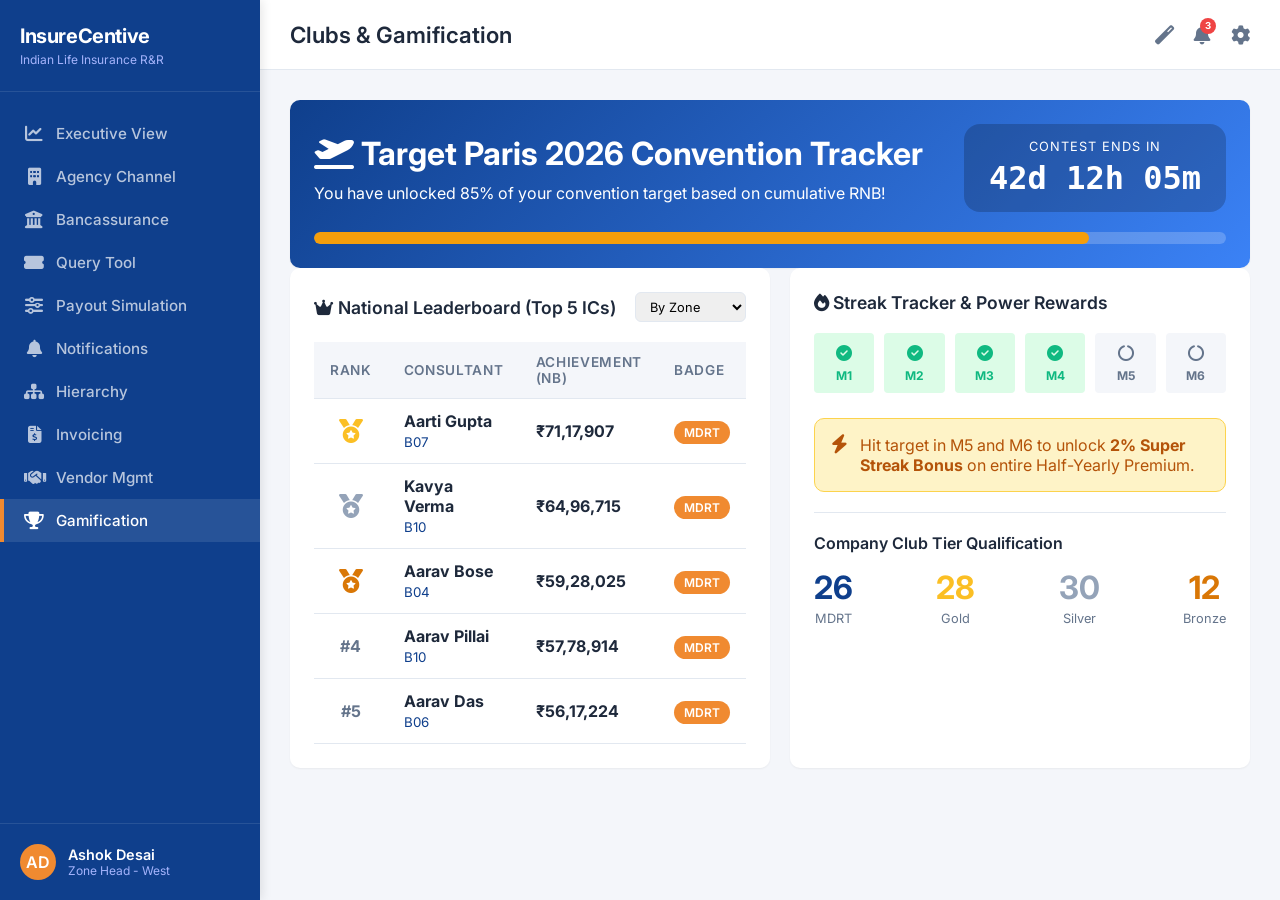
==== gamification.html @ bb75f539 "2nd March 2026 2nd March 2026" ====
<!DOCTYPE html>
<html lang="en">

<head>
    <meta charset="UTF-8">
    <meta name="viewport" content="width=device-width, initial-scale=1.0">
    <title>InsureCentive - Gamification</title>
    <link rel="stylesheet" href="css/style.css">
    <link rel="stylesheet" href="https://cdnjs.cloudflare.com/ajax/libs/font-awesome/6.4.0/css/all.min.css">
</head>

<body>

    <script src="js/mockData.js"></script>
    <script src="js/app.js"></script>
    <script>
        App.renderLayout('gamification');
        App.setPageTitle('Clubs & Gamification');

        const ics = App.getData('ic_platform_ics');

        // Sort ICs for Leaderboard
        const leaderboard = [...ics].sort((a, b) => b.nb_premium - a.nb_premium);

        // Calculate Club Progression
        const totals = { mdrt: 0, gold: 0, silver: 0, bronze: 0 };
        ics.forEach(ic => {
            if (ic.club_status === 'MDRT') totals.mdrt++;
            if (ic.club_status === 'Gold') totals.gold++;
            if (ic.club_status === 'Silver') totals.silver++;
            if (ic.club_status === 'Bronze') totals.bronze++;
        });

        const pageHTML = `
      <!-- Contest Banner & Countdown -->
      <div class="panel animate-slide-in" style="background: linear-gradient(135deg, var(--primary), #3b82f6); color: white; border: none;">
        <div style="display:flex; justify-content:space-between; align-items:center;">
          <div>
            <h2 style="font-size:2rem; margin-bottom:10px;"><i class="fas fa-plane-departure"></i> Target Paris 2026 Convention Tracker</h2>
            <p>You have unlocked 85% of your convention target based on cumulative RNB!</p>
          </div>
          <div style="text-align:center; background: rgba(0,0,0,0.2); padding: 15px 25px; border-radius:var(--radius-lg)">
            <p style="text-transform:uppercase; letter-spacing:1px; font-size:0.8rem; margin-bottom:5px;">Contest Ends In</p>
            <div style="font-size: 2rem; font-family: monospace; font-weight:bold" id="timer">42d 12h 05m</div>
          </div>
        </div>
        <div class="progress-bar-container" style="height:12px; border-radius:10px; margin-top:20px; background: rgba(255,255,255,0.2)">
          <div class="progress-bar" style="width: 85%; background-color: var(--warning); border-radius:10px;"></div>
        </div>
      </div>

      <div class="grid-2 animate-slide-in" style="animation-delay: 0.1s">
        <!-- Live Leaderboard -->
        <div class="panel">
          <div class="panel-header">
            <h3 class="panel-title"><i class="fas fa-crown"></i> National Leaderboard (Top 5 ICs)</h3>
            <select class="form-control" style="width:auto; height:30px; font-size:0.8rem; padding: 0 10px;">
              <option>By Zone</option>
              <option>By Channel</option>
            </select>
          </div>
          <table class="data-table">
            <thead>
              <tr>
                <th>Rank</th>
                <th>Consultant</th>
                <th>Achievement (NB)</th>
                <th>Badge</th>
              </tr>
            </thead>
            <tbody>
              ${leaderboard.slice(0, 5).map((ic, i) => {
            let badgeHTML = '';
            if (i === 0) badgeHTML = '<i class="fas fa-medal" style="color:#fbbf24; font-size:1.5rem"></i>'; // Gold
            else if (i === 1) badgeHTML = '<i class="fas fa-medal" style="color:#94a3b8; font-size:1.5rem"></i>'; // Silver
            else if (i === 2) badgeHTML = '<i class="fas fa-medal" style="color:#d97706; font-size:1.5rem"></i>'; // Bronze
            else badgeHTML = `<b style="color:var(--text-muted)">#${i + 1}</b>`;

            return `
                <tr>
                  <td style="text-align:center">${badgeHTML}</td>
                  <td><strong>${ic.name}</strong><br/><small style="color:var(--primary)">${ic.branch_id}</small></td>
                  <td style="font-weight:bold">${App.formatCurrency(ic.nb_premium)}</td>
                  <td><span class="status-badge" style="background:var(--accent); color:white">${ic.club_status}</span></td>
                </tr>
              `}).join('')}
            </tbody>
          </table>
        </div>

        <!-- Clubs and Streaks -->
        <div class="panel">
          <div class="panel-header">
            <h3 class="panel-title"><i class="fas fa-fire"></i> Streak Tracker & Power Rewards</h3>
          </div>
          
          <div style="display:flex; gap:10px; margin-bottom: 25px;">
            ${[...Array(6)].map((_, i) => `
              <div style="flex:1; text-align:center; padding:10px; border-radius:4px; ${i < 4 ? 'background:var(--success-bg); color:var(--success)' : 'background:var(--bg-app); color:var(--text-muted)'}">
                <i class="fas ${i < 4 ? 'fa-check-circle' : 'fa-circle-notch'}"></i>
                <div style="font-size:0.75rem; margin-top:5px; font-weight:bold">M${i + 1}</div>
              </div>
            `).join('')}
          </div>
          
          <div class="alert-box alert-warning">
            <i class="fas fa-bolt alert-icon"></i>
            <div>Hit target in M5 and M6 to unlock <strong>2% Super Streak Bonus</strong> on entire Half-Yearly Premium.</div>
          </div>

          <hr style="border: 0; border-top: 1px solid var(--border); margin: 20px 0;">

          <!-- Club Dashboard -->
          <h4 style="margin-bottom: 15px; font-weight:600">Company Club Tier Qualification</h4>
          <div style="display:flex; justify-content:space-between; text-align:center">
             <div><div style="font-size:2rem; font-weight:bold; color:var(--primary)">${totals.mdrt}</div><span style="font-size:0.8rem; color:var(--text-muted)">MDRT</span></div>
             <div><div style="font-size:2rem; font-weight:bold; color:#fbbf24">${totals.gold}</div><span style="font-size:0.8rem; color:var(--text-muted)">Gold</span></div>
             <div><div style="font-size:2rem; font-weight:bold; color:#94a3b8">${totals.silver}</div><span style="font-size:0.8rem; color:var(--text-muted)">Silver</span></div>
             <div><div style="font-size:2rem; font-weight:bold; color:#d97706">${totals.bronze}</div><span style="font-size:0.8rem; color:var(--text-muted)">Bronze</span></div>
          </div>
        </div>
      </div>
    `;

        App.setContent(pageHTML);

        // Mock Countdown Timer Script
        setInterval(() => {
            const el = document.getElementById('timer');
            if (el) {
                let parts = el.innerText.split(' ');
                let m = parseInt(parts[2]);
                m = (m - 1) < 0 ? 59 : m - 1;
                el.innerText = `42d 12h ${m.toString().padStart(2, '0')}m`;
            }
        }, 60000); // Ticks every minute visually

    </script>
</body>

</html>
---- css/style.css ----
/* 
  Incentive Compensation & R&R Platform 
  Enterprise Design System
*/

@import url('https://fonts.googleapis.com/css2?family=Inter:wght@300;400;500;600;700&display=swap');

:root {
  /* Core Colors */
  --primary: #0f3f8c; /* Deep Trust Blue */
  --primary-light: #205bc7;
  --secondary: #e6f0fa;
  --accent: #f08a30; /* Action Orange */
  
  /* Status Colors */
  --success: #10b981;
  --success-bg: #dcfce7;
  --warning: #f59e0b;
  --warning-bg: #fef3c7;
  --danger: #ef4444;
  --danger-bg: #fee2e2;
  --info: #3b82f6;
  --info-bg: #dbeafe;
  
  /* Text & Background */
  --bg-app: #f4f6fa;
  --bg-card: #ffffff;
  --text-main: #1e293b;
  --text-muted: #64748b;
  --border: #e2e8f0;
  
  /* Formatting */
  --radius-sm: 6px;
  --radius-md: 10px;
  --radius-lg: 16px;
  --shadow-sm: 0 1px 2px rgba(0,0,0,0.05);
  --shadow-md: 0 4px 6px -1px rgba(0,0,0,0.1), 0 2px 4px -1px rgba(0,0,0,0.06);
  --shadow-lg: 0 10px 15px -3px rgba(0,0,0,0.1), 0 4px 6px -2px rgba(0,0,0,0.05);
  
  /* Transitions */
  --transition: all 0.3s cubic-bezier(0.4, 0, 0.2, 1);
}

* {
  margin: 0;
  padding: 0;
  box-sizing: border-box;
  font-family: 'Inter', sans-serif;
}

body {
  background-color: var(--bg-app);
  color: var(--text-main);
  display: flex;
  height: 100vh;
  overflow: hidden;
}

/* ========================================= */
/* LAYOUT: Sidebar + Main Content            */
/* ========================================= */

.sidebar {
  width: 260px;
  background-color: var(--primary);
  color: #fff;
  display: flex;
  flex-direction: column;
  transition: var(--transition);
  box-shadow: 2px 0 10px rgba(0,0,0,0.1);
  z-index: 100;
}

.sidebar-header {
  padding: 24px 20px;
  border-bottom: 1px solid rgba(255,255,255,0.1);
}

.sidebar-header h2 {
  font-weight: 700;
  font-size: 1.25rem;
  letter-spacing: -0.02em;
}

.sidebar-header .subtitle {
  font-size: 0.75rem;
  color: #a5b4fc;
  margin-top: 4px;
}

.sidebar-nav {
  flex: 1;
  padding: 20px 0;
  overflow-y: auto;
}

.nav-item {
  display: flex;
  align-items: center;
  padding: 12px 20px;
  color: rgba(255,255,255,0.7);
  text-decoration: none;
  transition: var(--transition);
  font-size: 0.95rem;
  font-weight: 500;
  border-left: 4px solid transparent;
}

.nav-item i {
  margin-right: 12px;
  font-size: 1.1rem;
  width: 20px;
  text-align: center;
}

.nav-item:hover {
  background-color: rgba(255,255,255,0.05);
  color: #fff;
}

.nav-item.active {
  background-color: rgba(255,255,255,0.1);
  color: #fff;
  border-left-color: var(--accent);
}

.sidebar-footer {
  padding: 20px;
  border-top: 1px solid rgba(255,255,255,0.1);
  display: flex;
  align-items: center;
  gap: 12px;
}

.user-avatar {
  width: 36px;
  height: 36px;
  border-radius: 50%;
  background-color: var(--accent);
  display: flex;
  align-items: center;
  justify-content: center;
  font-weight: 600;
}

.user-info .user-name {
  font-size: 0.9rem;
  font-weight: 600;
}
.user-info .user-role {
  font-size: 0.75rem;
  color: #a5b4fc;
}

/* ========================================= */
/* MAIN CONTENT AREA                         */
/* ========================================= */

.main-content {
  flex: 1;
  display: flex;
  flex-direction: column;
  overflow: hidden;
}

.topbar {
  height: 70px;
  background-color: var(--bg-card);
  border-bottom: 1px solid var(--border);
  display: flex;
  align-items: center;
  justify-content: space-between;
  padding: 0 30px;
}

.page-title {
  font-size: 1.4rem;
  font-weight: 600;
}

.topbar-actions {
  display: flex;
  align-items: center;
  gap: 20px;
}

.action-btn {
  background: none;
  border: none;
  font-size: 1.2rem;
  color: var(--text-muted);
  cursor: pointer;
  position: relative;
  transition: var(--transition);
}

.action-btn:hover {
  color: var(--primary);
}

.badge {
  position: absolute;
  top: -5px;
  right: -5px;
  background-color: var(--danger);
  color: white;
  width: 16px;
  height: 16px;
  border-radius: 50%;
  font-size: 0.6rem;
  display: flex;
  align-items: center;
  justify-content: center;
  font-weight: bold;
}

.content-wrapper {
  flex: 1;
  padding: 30px;
  overflow-y: auto;
}

/* ========================================= */
/* COMPONENTS                                */
/* ========================================= */

/* Grid Layouts */
.grid-cards {
  display: grid;
  grid-template-columns: repeat(auto-fit, minmax(240px, 1fr));
  gap: 20px;
  margin-bottom: 30px;
}

.grid-2 {
  display: grid;
  grid-template-columns: 1fr 1fr;
  gap: 20px;
  margin-bottom: 30px;
}
.grid-3 {
  display: grid;
  grid-template-columns: 1fr 1fr 1fr;
  gap: 20px;
  margin-bottom: 30px;
}

/* Metric Cards */
.metric-card {
  background-color: var(--bg-card);
  border-radius: var(--radius-md);
  padding: 20px;
  box-shadow: var(--shadow-sm);
  display: flex;
  flex-direction: column;
  transition: var(--transition);
  position: relative;
  overflow: hidden;
}

.metric-card:hover {
  box-shadow: var(--shadow-md);
  transform: translateY(-2px);
}

.metric-card::before {
  content: "";
  position: absolute;
  top: 0;
  left: 0;
  width: 4px;
  height: 100%;
  background-color: var(--primary);
}

.metric-title {
  font-size: 0.85rem;
  color: var(--text-muted);
  font-weight: 500;
  text-transform: uppercase;
  letter-spacing: 0.05em;
  margin-bottom: 8px;
}

.metric-value {
  font-size: 1.8rem;
  font-weight: 700;
  color: var(--text-main);
  margin-bottom: 8px;
}

.metric-trend {
  font-size: 0.85rem;
  display: flex;
  align-items: center;
  gap: 4px;
}

.trend-up { color: var(--success); }
.trend-down { color: var(--danger); }

/* Panels / Charts */
.panel {
  background-color: var(--bg-card);
  border-radius: var(--radius-md);
  padding: 24px;
  box-shadow: var(--shadow-sm);
}

.panel-header {
  display: flex;
  justify-content: space-between;
  align-items: center;
  margin-bottom: 20px;
}

.panel-title {
  font-size: 1.1rem;
  font-weight: 600;
}

.chart-container {
  position: relative;
  height: 300px;
  width: 100%;
}

/* Data Tables */
.table-responsive {
  width: 100%;
  overflow-x: auto;
}

.data-table {
  width: 100%;
  border-collapse: collapse;
}

.data-table th, .data-table td {
  padding: 12px 16px;
  text-align: left;
  border-bottom: 1px solid var(--border);
}

.data-table th {
  background-color: var(--bg-app);
  color: var(--text-muted);
  font-weight: 600;
  font-size: 0.85rem;
  text-transform: uppercase;
  letter-spacing: 0.05em;
}

.data-table tbody tr:hover {
  background-color: var(--bg-app);
}

/* Status Badges */
.status-badge {
  padding: 4px 10px;
  border-radius: 20px;
  font-size: 0.75rem;
  font-weight: 600;
}
.status-success { background-color: var(--success-bg); color: var(--success); }
.status-warning { background-color: var(--warning-bg); color: var(--warning); }
.status-danger { background-color: var(--danger-bg); color: var(--danger); }
.status-info { background-color: var(--info-bg); color: var(--info); }

/* Persistency Heatmap Colors */
.heat-high { background-color: #059669; color: white; }
.heat-mid { background-color: #fbbf24; color: black; }
.heat-low { background-color: #dc2626; color: white; }
.heat-cell {
  padding: 8px;
  border-radius: 4px;
  text-align: center;
  font-weight: 600;
}

/* Buttons */
.btn {
  padding: 8px 16px;
  border-radius: var(--radius-sm);
  font-weight: 500;
  font-size: 0.9rem;
  cursor: pointer;
  transition: var(--transition);
  border: none;
  display: inline-flex;
  align-items: center;
  gap: 8px;
}

.btn-primary {
  background-color: var(--primary);
  color: white;
}
.btn-primary:hover {
  background-color: var(--primary-light);
}

.btn-outline {
  background-color: transparent;
  border: 1px solid var(--border);
  color: var(--text-main);
}
.btn-outline:hover {
  background-color: var(--bg-app);
}

/* Forms */
.form-group {
  margin-bottom: 16px;
}

.form-label {
  display: block;
  font-size: 0.85rem;
  font-weight: 500;
  margin-bottom: 8px;
  color: var(--text-muted);
}

.form-control {
  width: 100%;
  padding: 10px 12px;
  border: 1px solid var(--border);
  border-radius: var(--radius-sm);
  font-size: 0.95rem;
  transition: var(--transition);
}

.form-control:focus {
  outline: none;
  border-color: var(--primary);
  box-shadow: 0 0 0 3px rgba(15, 63, 140, 0.1);
}

/* Modals */
.modal-overlay {
  position: fixed;
  top: 0;
  left: 0;
  width: 100%;
  height: 100%;
  background-color: rgba(0,0,0,0.5);
  display: flex;
  align-items: center;
  justify-content: center;
  z-index: 1000;
  opacity: 0;
  pointer-events: none;
  transition: var(--transition);
  backdrop-filter: blur(4px);
}

.modal-overlay.active {
  opacity: 1;
  pointer-events: auto;
}

.modal-box {
  background-color: var(--bg-card);
  width: 500px;
  max-width: 90%;
  border-radius: var(--radius-md);
  box-shadow: var(--shadow-lg);
  transform: translateY(20px);
  transition: var(--transition);
}

.modal-overlay.active .modal-box {
  transform: translateY(0);
}

.modal-header {
  padding: 20px;
  border-bottom: 1px solid var(--border);
  display: flex;
  justify-content: space-between;
  align-items: center;
}

.modal-header h3 {
  font-size: 1.2rem;
  font-weight: 600;
}

.close-modal {
  background: none;
  border: none;
  font-size: 1.5rem;
  color: var(--text-muted);
  cursor: pointer;
}

.modal-body {
  padding: 20px;
}

.modal-footer {
  padding: 20px;
  border-top: 1px solid var(--border);
  display: flex;
  justify-content: flex-end;
  gap: 12px;
}

/* Alerts / Insights */
.alert-box {
  padding: 16px;
  border-radius: var(--radius-md);
  margin-bottom: 20px;
  display: flex;
  align-items: flex-start;
  gap: 12px;
}

.alert-icon {
  font-size: 1.2rem;
}

.alert-warning {
  background-color: var(--warning-bg);
  color: #b45309;
  border: 1px solid #fcd34d;
}

.alert-warning .alert-icon { color: #b45309; }

.alert-info {
  background-color: var(--info-bg);
  color: #1e40af;
  border: 1px solid #bfdbfe;
}

.progress-bar-container {
  width: 100%;
  height: 8px;
  background-color: var(--bg-app);
  border-radius: 4px;
  overflow: hidden;
  margin-top: 10px;
}

.progress-bar {
  height: 100%;
  border-radius: 4px;
  transition: width 1s ease-in-out;
}

/* Animations */
@keyframes slideIn {
  from { opacity: 0; transform: translateY(10px); }
  to { opacity: 1; transform: translateY(0); }
}

.animate-slide-in {
  animation: slideIn 0.4s ease-out forwards;
}
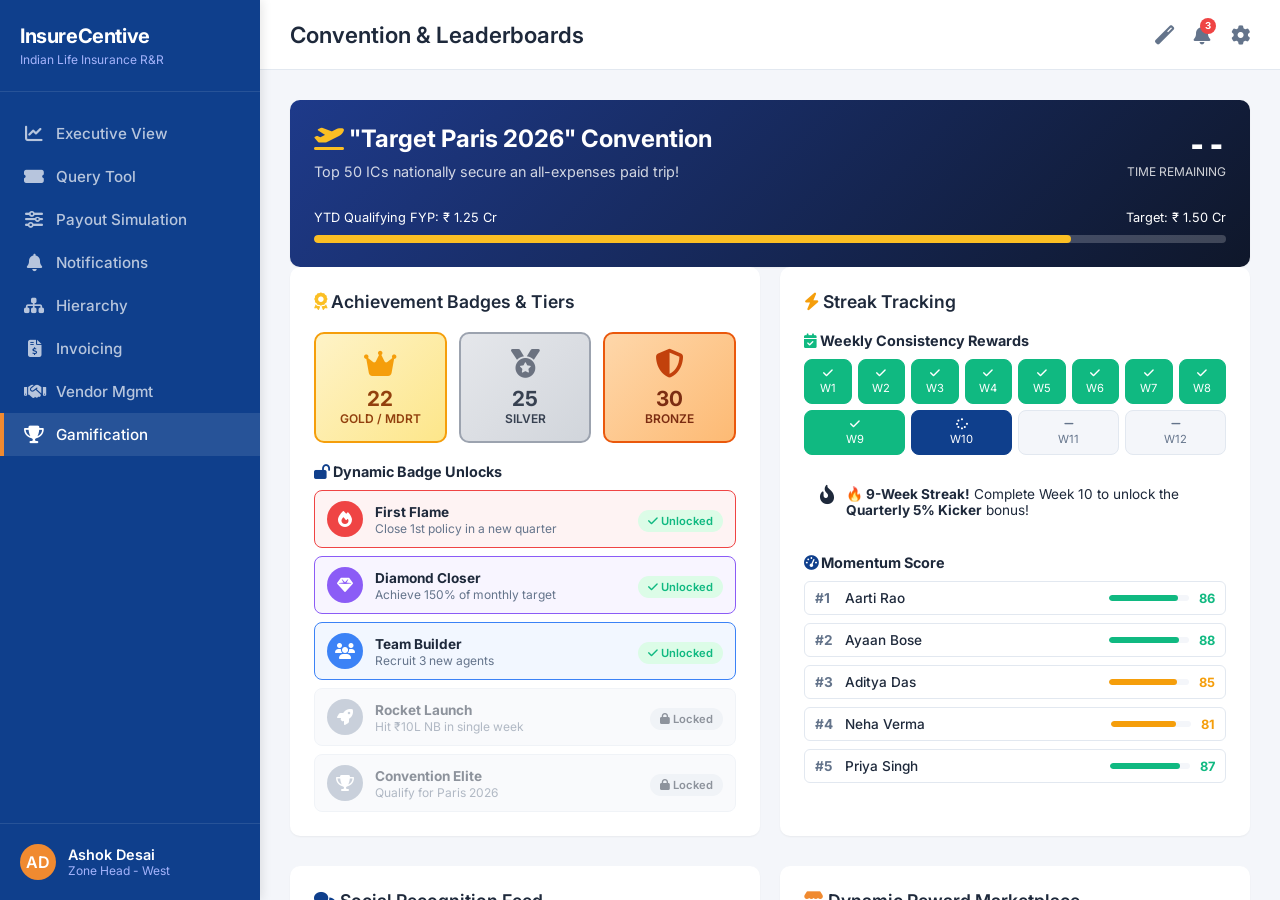
==== commit 92f3c5bb: "4th March 2026 4th March 2026" ====
--- a/gamification.html
+++ b/gamification.html
@@ -2,140 +2,270 @@
 <html lang="en">
 
 <head>
-    <meta charset="UTF-8">
-    <meta name="viewport" content="width=device-width, initial-scale=1.0">
-    <title>InsureCentive - Gamification</title>
-    <link rel="stylesheet" href="css/style.css">
-    <link rel="stylesheet" href="https://cdnjs.cloudflare.com/ajax/libs/font-awesome/6.4.0/css/all.min.css">
+  <meta charset="UTF-8">
+  <meta name="viewport" content="width=device-width, initial-scale=1.0">
+  <title>InsureCentive - Gamification</title>
+  <link rel="stylesheet" href="css/style.css">
+  <link rel="stylesheet" href="https://cdnjs.cloudflare.com/ajax/libs/font-awesome/6.4.0/css/all.min.css">
 </head>
 
 <body>
 
-    <script src="js/mockData.js"></script>
-    <script src="js/app.js"></script>
-    <script>
-        App.renderLayout('gamification');
-        App.setPageTitle('Clubs & Gamification');
-
-        const ics = App.getData('ic_platform_ics');
-
-        // Sort ICs for Leaderboard
-        const leaderboard = [...ics].sort((a, b) => b.nb_premium - a.nb_premium);
-
-        // Calculate Club Progression
-        const totals = { mdrt: 0, gold: 0, silver: 0, bronze: 0 };
-        ics.forEach(ic => {
-            if (ic.club_status === 'MDRT') totals.mdrt++;
-            if (ic.club_status === 'Gold') totals.gold++;
-            if (ic.club_status === 'Silver') totals.silver++;
-            if (ic.club_status === 'Bronze') totals.bronze++;
-        });
-
-        const pageHTML = `
-      <!-- Contest Banner & Countdown -->
-      <div class="panel animate-slide-in" style="background: linear-gradient(135deg, var(--primary), #3b82f6); color: white; border: none;">
-        <div style="display:flex; justify-content:space-between; align-items:center;">
-          <div>
-            <h2 style="font-size:2rem; margin-bottom:10px;"><i class="fas fa-plane-departure"></i> Target Paris 2026 Convention Tracker</h2>
-            <p>You have unlocked 85% of your convention target based on cumulative RNB!</p>
-          </div>
-          <div style="text-align:center; background: rgba(0,0,0,0.2); padding: 15px 25px; border-radius:var(--radius-lg)">
-            <p style="text-transform:uppercase; letter-spacing:1px; font-size:0.8rem; margin-bottom:5px;">Contest Ends In</p>
-            <div style="font-size: 2rem; font-family: monospace; font-weight:bold" id="timer">42d 12h 05m</div>
-          </div>
-        </div>
-        <div class="progress-bar-container" style="height:12px; border-radius:10px; margin-top:20px; background: rgba(255,255,255,0.2)">
-          <div class="progress-bar" style="width: 85%; background-color: var(--warning); border-radius:10px;"></div>
-        </div>
-      </div>
-
-      <div class="grid-2 animate-slide-in" style="animation-delay: 0.1s">
-        <!-- Live Leaderboard -->
-        <div class="panel">
-          <div class="panel-header">
-            <h3 class="panel-title"><i class="fas fa-crown"></i> National Leaderboard (Top 5 ICs)</h3>
-            <select class="form-control" style="width:auto; height:30px; font-size:0.8rem; padding: 0 10px;">
-              <option>By Zone</option>
-              <option>By Channel</option>
+  <script src="js/mockData.js"></script>
+  <script src="js/app.js"></script>
+  <script>
+    App.renderLayout('gamification');
+    App.setPageTitle('Convention & Leaderboards');
+
+    const ics = JSON.parse(localStorage.getItem('ic_platform_ics'));
+    const sorted = [...ics].sort((a, b) => b.nb_premium - a.nb_premium);
+
+    // Badge data
+    const badges = [
+      { icon: 'fa-fire', name: 'First Flame', desc: 'Close 1st policy in a new quarter', unlocked: true, color: '#ef4444' },
+      { icon: 'fa-gem', name: 'Diamond Closer', desc: 'Achieve 150% of monthly target', unlocked: true, color: '#8b5cf6' },
+      { icon: 'fa-users', name: 'Team Builder', desc: 'Recruit 3 new agents', unlocked: true, color: '#3b82f6' },
+      { icon: 'fa-rocket', name: 'Rocket Launch', desc: 'Hit ₹10L NB in single week', unlocked: false, color: '#f59e0b' },
+      { icon: 'fa-trophy', name: 'Convention Elite', desc: 'Qualify for Paris 2026', unlocked: false, color: '#10b981' }
+    ];
+
+    // Reward catalog
+    const rewards = [
+      { name: 'Amazon Gift Card ₹500', pts: 1000, icon: 'fa-gift', color: '#f59e0b', stock: 'In Stock' },
+      { name: 'Spa & Wellness Voucher', pts: 2500, icon: 'fa-spa', color: '#ec4899', stock: 'In Stock' },
+      { name: 'Weekend Getaway (Lonavala)', pts: 5000, icon: 'fa-umbrella-beach', color: '#06b6d4', stock: '3 Left' },
+      { name: 'Apple AirPods Pro', pts: 8000, icon: 'fa-headphones', color: '#6366f1', stock: 'In Stock' },
+      { name: 'Gold Coin (2g, 24K)', pts: 10000, icon: 'fa-coins', color: '#f59e0b', stock: '5 Left' },
+      { name: 'Smartwatch (Noise/boAt)', pts: 6000, icon: 'fa-clock', color: '#10b981', stock: 'In Stock' },
+      { name: 'Family Dinner Voucher (Taj)', pts: 3500, icon: 'fa-utensils', color: '#ef4444', stock: 'In Stock' }
+    ];
+
+    const userPoints = 12450;
+
+    // Weekly streak data
+    const weeks = ['W1', 'W2', 'W3', 'W4', 'W5', 'W6', 'W7', 'W8', 'W9', 'W10', 'W11', 'W12'];
+
+    // Social feed
+    const feed = [
+      { from: 'System', avatar: '🏆', msg: '<strong>' + (sorted[0]?.name || 'Amit') + '</strong> just hit <strong>₹25L NB</strong> this quarter! Convention-qualifying pace! 🎯', time: '2 hrs ago', type: 'achievement' },
+      { from: sorted[2]?.name || 'Riya', avatar: '👏', msg: 'Huge shoutout to <strong>' + (sorted[1]?.name || 'Priya') + '</strong> for mentoring new joiners. True team player! 💪', time: '5 hrs ago', type: 'peer' },
+      { from: 'System', avatar: '🔥', msg: '<strong>' + (sorted[3]?.name || 'Vikram') + '</strong> unlocked <strong>Diamond Closer</strong> badge — 150% target! 💎', time: '1 day ago', type: 'achievement' },
+      { from: sorted[4]?.name || 'Sneha', avatar: '🌟', msg: 'Congratulations <strong>' + (sorted[0]?.name || 'Amit') + '</strong> on your 10-week streak! Inspiring! 🚀', time: '1 day ago', type: 'peer' },
+      { from: 'System', avatar: '🎖️', msg: '<strong>Mumbai West Branch</strong> crossed ₹1Cr collective FYP — fastest this FY!', time: '2 days ago', type: 'achievement' },
+      { from: sorted[1]?.name || 'Priya', avatar: '❤️', msg: 'Thank you <strong>' + (sorted[5]?.name || 'Arjun') + '</strong> for covering my meetings last week. Rockstar! 🙌', time: '3 days ago', type: 'peer' }
+    ];
+
+    // Build page
+    let pageHTML = '';
+
+    // Convention Tracker
+    pageHTML += `
+        <div class="panel animate-slide-in" style="background: linear-gradient(135deg, #1e3a8a, #0f172a); color: white; border: none;">
+          <div style="display:flex; justify-content:space-between; align-items:center;">
+            <div>
+              <h2 style="margin:0 0 10px; font-size: 1.5rem"><i class="fas fa-plane-departure" style="color:#fbbf24"></i> "Target Paris 2026" Convention</h2>
+              <p style="margin:0; opacity:0.8; font-size: 0.9rem">Top 50 ICs nationally secure an all-expenses paid trip!</p>
+            </div>
+            <div style="text-align:right">
+              <div style="font-size: 2rem; font-weight:800; font-family:monospace" id="countdown">--</div>
+              <div style="font-size: 0.75rem; text-transform:uppercase; opacity:0.8">Time Remaining</div>
+            </div>
+          </div>
+          <div style="margin-top: 30px;">
+            <div style="display:flex; justify-content:space-between; margin-bottom: 5px; font-size: 0.8rem">
+              <span>YTD Qualifying FYP: ₹ 1.25 Cr</span><span>Target: ₹ 1.50 Cr</span>
+            </div>
+            <div class="progress-bar-container" style="background: rgba(255,255,255,0.2);">
+              <div class="progress-bar" style="width: 83%; background: #fbbf24;"></div>
+            </div>
+          </div>
+        </div>`;
+
+    // ROW 1: Achievement Badges + Streak Tracking
+    pageHTML += `<div class="grid-2 animate-slide-in" style="animation-delay: 0.1s">`;
+
+    // 1. Achievement Badges & Tiers
+    let badgesHTML = badges.map(b => `
+          <div style="display:flex; align-items:center; gap:12px; padding:10px 12px; border-radius:8px; border:1px solid ${b.unlocked ? b.color : 'var(--border)'}; background:${b.unlocked ? b.color + '10' : 'var(--bg-app)'}; ${!b.unlocked ? 'opacity:0.5;' : ''}">
+            <div style="width:36px; height:36px; border-radius:50%; background:${b.unlocked ? b.color : '#94a3b8'}; color:white; display:flex; align-items:center; justify-content:center; flex-shrink:0;">
+              <i class="fas ${b.icon}"></i>
+            </div>
+            <div style="flex:1;">
+              <strong style="font-size:0.85rem;">${b.name}</strong>
+              <div style="font-size:0.75rem; color:var(--text-muted);">${b.desc}</div>
+            </div>
+            <div>
+              ${b.unlocked ? '<span class="status-badge status-success" style="font-size:0.7rem"><i class="fas fa-check"></i> Unlocked</span>' : '<span class="status-badge" style="background:#e2e8f0; font-size:0.7rem"><i class="fas fa-lock"></i> Locked</span>'}
+            </div>
+          </div>`).join('');
+
+    const mdrtCount = ics.filter(i => i.club_status === 'MDRT').length;
+    const silverCount = ics.filter(i => i.club_status === 'Silver').length;
+    const goldCount = ics.filter(i => i.club_status === 'Gold').length;
+
+    pageHTML += `
+        <div class="panel">
+          <div class="panel-header"><h3 class="panel-title"><i class="fas fa-award" style="color:#fbbf24"></i> Achievement Badges & Tiers</h3></div>
+          <div style="display: flex; gap: 12px; margin-bottom: 20px;">
+            <div style="flex:1; text-align:center; padding:15px; border-radius:10px; background: linear-gradient(135deg, #fef3c7, #fde68a); border: 2px solid #f59e0b;">
+              <i class="fas fa-crown" style="font-size: 1.8rem; color: #f59e0b; margin-bottom: 8px; display:block;"></i>
+              <div style="font-size:1.3rem; font-weight:bold; color:#92400e;">${mdrtCount}</div>
+              <div style="font-size:0.75rem; color:#92400e; font-weight:600;">GOLD / MDRT</div>
+            </div>
+            <div style="flex:1; text-align:center; padding:15px; border-radius:10px; background: linear-gradient(135deg, #e5e7eb, #d1d5db); border: 2px solid #9ca3af;">
+              <i class="fas fa-medal" style="font-size: 1.8rem; color: #6b7280; margin-bottom: 8px; display:block;"></i>
+              <div style="font-size:1.3rem; font-weight:bold; color:#374151;">${silverCount}</div>
+              <div style="font-size:0.75rem; color:#374151; font-weight:600;">SILVER</div>
+            </div>
+            <div style="flex:1; text-align:center; padding:15px; border-radius:10px; background: linear-gradient(135deg, #fed7aa, #fdba74); border: 2px solid #ea580c;">
+              <i class="fas fa-shield-alt" style="font-size: 1.8rem; color: #c2410c; margin-bottom: 8px; display:block;"></i>
+              <div style="font-size:1.3rem; font-weight:bold; color:#7c2d12;">${goldCount}</div>
+              <div style="font-size:0.75rem; color:#7c2d12; font-weight:600;">BRONZE</div>
+            </div>
+          </div>
+          <h4 style="font-size:0.9rem; margin-bottom:10px;"><i class="fas fa-lock-open" style="color:var(--primary)"></i> Dynamic Badge Unlocks</h4>
+          <div style="display:flex; flex-direction:column; gap:8px;">${badgesHTML}</div>
+        </div>`;
+
+    // 2. Streak Tracking
+    let weeksHTML = weeks.map((w, i) => {
+      const hit = i < 9;
+      const current = i === 9;
+      return `<div style="flex:1; min-width:45px; text-align:center; padding:8px 4px; border-radius:8px; background:${current ? 'var(--primary)' : hit ? 'var(--success)' : 'var(--bg-app)'}; color:${hit || current ? 'white' : 'var(--text-muted)'}; border:1px solid ${current ? 'var(--primary)' : hit ? 'var(--success)' : 'var(--border)'}; font-size:0.7rem;">
+            <i class="fas ${current ? 'fa-spinner fa-spin' : hit ? 'fa-check' : 'fa-minus'}" style="display:block; margin-bottom:2px;"></i>${w}</div>`;
+    }).join('');
+
+    let momentumHTML = sorted.slice(0, 5).map((ic, idx) => {
+      const m = Math.min(100, Math.round(50 + (ic.nb_premium / 300000) + Math.random() * 20));
+      const mColor = m > 85 ? 'var(--success)' : m > 70 ? 'var(--warning)' : 'var(--danger)';
+      return `<div style="display:flex; align-items:center; gap:10px; padding:8px 10px; border:1px solid var(--border); border-radius:6px; font-size:0.85rem;">
+            <span style="width:20px; font-weight:bold; color:var(--text-muted);">#${idx + 1}</span>
+            <span style="flex:1; font-weight:500;">${ic.name}</span>
+            <div class="progress-bar-container" style="width:80px; margin:0; height:6px;"><div class="progress-bar" style="width:${m}%; background:${mColor};"></div></div>
+            <span style="font-weight:bold; font-size:0.8rem; color:${mColor};">${m}</span>
+          </div>`;
+    }).join('');
+
+    pageHTML += `
+        <div class="panel">
+          <div class="panel-header"><h3 class="panel-title"><i class="fas fa-bolt" style="color:#f59e0b"></i> Streak Tracking</h3></div>
+          <h4 style="font-size:0.9rem; margin-bottom:10px;"><i class="fas fa-calendar-check" style="color:var(--success)"></i> Weekly Consistency Rewards</h4>
+          <div style="display:flex; gap:6px; margin-bottom:15px; flex-wrap:wrap;">${weeksHTML}</div>
+          <div class="alert-box alert-success" style="margin-bottom:20px;">
+            <i class="fas fa-fire-alt alert-icon"></i>
+            <div style="font-size:0.85rem;"><strong>🔥 9-Week Streak!</strong> Complete Week 10 to unlock the <strong>Quarterly 5% Kicker</strong> bonus!</div>
+          </div>
+          <h4 style="font-size:0.9rem; margin-bottom:10px;"><i class="fas fa-tachometer-alt" style="color:var(--primary)"></i> Momentum Score</h4>
+          <div style="display:flex; flex-direction:column; gap:8px;">${momentumHTML}</div>
+        </div>`;
+
+    pageHTML += `</div>`; // close grid-2
+
+    // ROW 2: Social Recognition + Reward Marketplace
+    pageHTML += `<div class="grid-2 animate-slide-in" style="animation-delay: 0.2s; margin-top:20px;">`;
+
+    // 3. Social Recognition Feed
+    let feedHTML = feed.map(post => `
+          <div style="display:flex; gap:12px; padding:12px; border-radius:8px; border:1px solid var(--border); background:${post.type === 'achievement' ? '#fefce8' : 'var(--bg-app)'};">
+            <div style="width:36px; height:36px; border-radius:50%; background:${post.type === 'achievement' ? '#fef3c7' : '#e0e7ff'}; display:flex; align-items:center; justify-content:center; flex-shrink:0; font-size:1.2rem;">${post.avatar}</div>
+            <div style="flex:1;">
+              <div style="font-size:0.85rem; line-height:1.4;">${post.msg}</div>
+              <div style="font-size:0.7rem; color:var(--text-muted); margin-top:4px;">${post.type === 'peer' ? '<i class="fas fa-user"></i> ' + post.from : '<i class="fas fa-robot"></i> Auto-generated'} · ${post.time}</div>
+            </div>
+          </div>`).join('');
+
+    let peerOptions = ics.slice(0, 10).map(ic => `<option>${ic.name} (${ic.id})</option>`).join('');
+
+    pageHTML += `
+        <div class="panel">
+          <div class="panel-header"><h3 class="panel-title"><i class="fas fa-comments" style="color:var(--primary)"></i> Social Recognition Feed</h3></div>
+          <div style="display:flex; flex-direction:column; gap:12px; margin-bottom:20px; max-height:340px; overflow-y:auto;">${feedHTML}</div>
+          <h4 style="font-size:0.9rem; margin-bottom:10px;"><i class="fas fa-hand-holding-heart" style="color:var(--accent)"></i> Send Peer Recognition</h4>
+          <div style="display:flex; gap:8px;">
+            <select class="form-control" style="flex:1; font-size:0.85rem;">
+              <option>Select a colleague...</option>
+              ${peerOptions}
             </select>
-          </div>
-          <table class="data-table">
-            <thead>
-              <tr>
-                <th>Rank</th>
-                <th>Consultant</th>
-                <th>Achievement (NB)</th>
-                <th>Badge</th>
-              </tr>
-            </thead>
-            <tbody>
-              ${leaderboard.slice(0, 5).map((ic, i) => {
-            let badgeHTML = '';
-            if (i === 0) badgeHTML = '<i class="fas fa-medal" style="color:#fbbf24; font-size:1.5rem"></i>'; // Gold
-            else if (i === 1) badgeHTML = '<i class="fas fa-medal" style="color:#94a3b8; font-size:1.5rem"></i>'; // Silver
-            else if (i === 2) badgeHTML = '<i class="fas fa-medal" style="color:#d97706; font-size:1.5rem"></i>'; // Bronze
-            else badgeHTML = `<b style="color:var(--text-muted)">#${i + 1}</b>`;
-
-            return `
-                <tr>
-                  <td style="text-align:center">${badgeHTML}</td>
-                  <td><strong>${ic.name}</strong><br/><small style="color:var(--primary)">${ic.branch_id}</small></td>
-                  <td style="font-weight:bold">${App.formatCurrency(ic.nb_premium)}</td>
-                  <td><span class="status-badge" style="background:var(--accent); color:white">${ic.club_status}</span></td>
-                </tr>
-              `}).join('')}
-            </tbody>
+            <button class="btn btn-primary btn-sm" onclick="alert('Recognition sent! 🎉 Your shoutout will appear on the board.')"><i class="fas fa-paper-plane"></i></button>
+          </div>
+        </div>`;
+
+    // 4. Dynamic Reward Marketplace
+    let rewardsHTML = rewards.map(item => {
+      const canAfford = userPoints >= item.pts;
+      return `
+          <div style="display:flex; align-items:center; gap:12px; padding:10px 12px; border:1px solid var(--border); border-radius:8px; ${!canAfford ? 'opacity:0.5;' : ''}">
+            <div style="width:36px; height:36px; border-radius:8px; background:${item.color}15; color:${item.color}; display:flex; align-items:center; justify-content:center; flex-shrink:0;">
+              <i class="fas ${item.icon}"></i>
+            </div>
+            <div style="flex:1;">
+              <strong style="font-size:0.85rem;">${item.name}</strong>
+              <div style="font-size:0.75rem; color:var(--text-muted);"><i class="fas fa-coins" style="color:#f59e0b"></i> ${item.pts.toLocaleString()} pts · ${item.stock}</div>
+            </div>
+            <button class="btn btn-sm ${canAfford ? 'btn-primary' : 'btn-outline'}" ${!canAfford ? 'disabled' : ''} onclick="alert('Redeeming ${item.name}... Points will be deducted!')" style="font-size:0.75rem; padding:4px 10px;">
+              ${canAfford ? 'Redeem' : 'Need More'}
+            </button>
+          </div>`;
+    }).join('');
+
+    pageHTML += `
+        <div class="panel">
+          <div class="panel-header" style="flex-direction:column; align-items:flex-start; gap:8px;">
+            <h3 class="panel-title"><i class="fas fa-store" style="color:var(--accent)"></i> Dynamic Reward Marketplace</h3>
+          </div>
+          <div style="background: linear-gradient(135deg, #4f46e5, #7c3aed); color:white; border-radius:10px; padding:20px; margin-bottom:20px; display:flex; justify-content:space-between; align-items:center;">
+            <div>
+              <div style="font-size:0.8rem; opacity:0.8; text-transform:uppercase;">Your Redeemable Points</div>
+              <div style="font-size:2rem; font-weight:800; font-family:monospace;">${userPoints.toLocaleString()}</div>
+              <div style="font-size:0.75rem; opacity:0.7;">Earned from badges, streaks & performance</div>
+            </div>
+            <div style="text-align:right;">
+              <div style="font-size:0.75rem; opacity:0.8;">Points Expiry</div>
+              <div style="font-size:0.9rem; font-weight:600;">31 Mar 2026</div>
+            </div>
+          </div>
+          <h4 style="font-size:0.9rem; margin-bottom:10px;"><i class="fas fa-gift" style="color:var(--danger)"></i> Non-Cash Incentive Catalog</h4>
+          <div style="display:flex; flex-direction:column; gap:8px; max-height:260px; overflow-y:auto;">${rewardsHTML}</div>
+        </div>`;
+
+    pageHTML += `</div>`; // close grid-2
+
+    // Leaderboard at bottom
+    let leaderHTML = sorted.slice(0, 10).map((ic, idx) => {
+      const m = Math.min(100, Math.round(50 + (ic.nb_premium / 300000) + Math.random() * 20));
+      return `<tr>
+            <td style="font-weight:bold; font-size:1.1rem; color:${idx === 0 ? '#fbbf24' : (idx === 1 ? '#9ca3af' : (idx === 2 ? '#d97706' : 'var(--text)'))}">#${idx + 1} ${idx < 3 ? '<i class="fas fa-star" style="font-size:0.8rem"></i>' : ''}</td>
+            <td><strong>${ic.name}</strong></td>
+            <td>${ic.zone} / ${ic.branch_id}</td>
+            <td style="font-weight:bold">${App.formatCurrency(ic.nb_premium)}</td>
+            <td><div style="display:flex; align-items:center; gap:6px;"><div class="progress-bar-container" style="width:60px; margin:0; height:5px;"><div class="progress-bar" style="width:${m}%; background:${m > 85 ? 'var(--success)' : 'var(--warning)'};"></div></div><span style="font-size:0.8rem;">${m}</span></div></td>
+          </tr>`;
+    }).join('');
+
+    pageHTML += `
+        <div class="panel animate-slide-in" style="animation-delay: 0.3s; margin-top:20px;">
+          <div class="panel-header"><h3 class="panel-title"><i class="fas fa-trophy" style="color:#fbbf24"></i> National Leaderboard (Top 10)</h3></div>
+          <table class="data-table" style="font-size:0.85rem;">
+            <thead><tr><th>Rank</th><th>Name</th><th>Zone / Branch</th><th>Achievement (FYP)</th><th>Momentum</th></tr></thead>
+            <tbody>${leaderHTML}</tbody>
           </table>
-        </div>
-
-        <!-- Clubs and Streaks -->
-        <div class="panel">
-          <div class="panel-header">
-            <h3 class="panel-title"><i class="fas fa-fire"></i> Streak Tracker & Power Rewards</h3>
-          </div>
-          
-          <div style="display:flex; gap:10px; margin-bottom: 25px;">
-            ${[...Array(6)].map((_, i) => `
-              <div style="flex:1; text-align:center; padding:10px; border-radius:4px; ${i < 4 ? 'background:var(--success-bg); color:var(--success)' : 'background:var(--bg-app); color:var(--text-muted)'}">
-                <i class="fas ${i < 4 ? 'fa-check-circle' : 'fa-circle-notch'}"></i>
-                <div style="font-size:0.75rem; margin-top:5px; font-weight:bold">M${i + 1}</div>
-              </div>
-            `).join('')}
-          </div>
-          
-          <div class="alert-box alert-warning">
-            <i class="fas fa-bolt alert-icon"></i>
-            <div>Hit target in M5 and M6 to unlock <strong>2% Super Streak Bonus</strong> on entire Half-Yearly Premium.</div>
-          </div>
-
-          <hr style="border: 0; border-top: 1px solid var(--border); margin: 20px 0;">
-
-          <!-- Club Dashboard -->
-          <h4 style="margin-bottom: 15px; font-weight:600">Company Club Tier Qualification</h4>
-          <div style="display:flex; justify-content:space-between; text-align:center">
-             <div><div style="font-size:2rem; font-weight:bold; color:var(--primary)">${totals.mdrt}</div><span style="font-size:0.8rem; color:var(--text-muted)">MDRT</span></div>
-             <div><div style="font-size:2rem; font-weight:bold; color:#fbbf24">${totals.gold}</div><span style="font-size:0.8rem; color:var(--text-muted)">Gold</span></div>
-             <div><div style="font-size:2rem; font-weight:bold; color:#94a3b8">${totals.silver}</div><span style="font-size:0.8rem; color:var(--text-muted)">Silver</span></div>
-             <div><div style="font-size:2rem; font-weight:bold; color:#d97706">${totals.bronze}</div><span style="font-size:0.8rem; color:var(--text-muted)">Bronze</span></div>
-          </div>
-        </div>
-      </div>
-    `;
-
-        App.setContent(pageHTML);
-
-        // Mock Countdown Timer Script
-        setInterval(() => {
-            const el = document.getElementById('timer');
-            if (el) {
-                let parts = el.innerText.split(' ');
-                let m = parseInt(parts[2]);
-                m = (m - 1) < 0 ? 59 : m - 1;
-                el.innerText = `42d 12h ${m.toString().padStart(2, '0')}m`;
-            }
-        }, 60000); // Ticks every minute visually
-
-    </script>
+        </div>`;
+
+    App.setContent(pageHTML);
+
+    // Countdown timer
+    setInterval(() => {
+      const end = new Date('2026-06-30T23:59:59').getTime();
+      const now = new Date().getTime();
+      const diff = end - now;
+      if (diff < 0) return;
+      const d = Math.floor(diff / (1000 * 60 * 60 * 24));
+      const h = Math.floor((diff % (1000 * 60 * 60 * 24)) / (1000 * 60 * 60));
+      const m = Math.floor((diff % (1000 * 60 * 60)) / (1000 * 60));
+      document.getElementById('countdown').innerText = `${d}D ${h}H ${m}M`;
+    }, 1000);
+
+  </script>
 </body>
 
 </html>
--- a/css/style.css
+++ b/css/style.css
@@ -7,11 +7,13 @@
 
 :root {
   /* Core Colors */
-  --primary: #0f3f8c; /* Deep Trust Blue */
+  --primary: #0f3f8c;
+  /* Deep Trust Blue */
   --primary-light: #205bc7;
   --secondary: #e6f0fa;
-  --accent: #f08a30; /* Action Orange */
-  
+  --accent: #f08a30;
+  /* Action Orange */
+
   /* Status Colors */
   --success: #10b981;
   --success-bg: #dcfce7;
@@ -21,22 +23,22 @@
   --danger-bg: #fee2e2;
   --info: #3b82f6;
   --info-bg: #dbeafe;
-  
+
   /* Text & Background */
   --bg-app: #f4f6fa;
   --bg-card: #ffffff;
   --text-main: #1e293b;
   --text-muted: #64748b;
   --border: #e2e8f0;
-  
+
   /* Formatting */
   --radius-sm: 6px;
   --radius-md: 10px;
   --radius-lg: 16px;
-  --shadow-sm: 0 1px 2px rgba(0,0,0,0.05);
-  --shadow-md: 0 4px 6px -1px rgba(0,0,0,0.1), 0 2px 4px -1px rgba(0,0,0,0.06);
-  --shadow-lg: 0 10px 15px -3px rgba(0,0,0,0.1), 0 4px 6px -2px rgba(0,0,0,0.05);
-  
+  --shadow-sm: 0 1px 2px rgba(0, 0, 0, 0.05);
+  --shadow-md: 0 4px 6px -1px rgba(0, 0, 0, 0.1), 0 2px 4px -1px rgba(0, 0, 0, 0.06);
+  --shadow-lg: 0 10px 15px -3px rgba(0, 0, 0, 0.1), 0 4px 6px -2px rgba(0, 0, 0, 0.05);
+
   /* Transitions */
   --transition: all 0.3s cubic-bezier(0.4, 0, 0.2, 1);
 }
@@ -67,13 +69,13 @@
   display: flex;
   flex-direction: column;
   transition: var(--transition);
-  box-shadow: 2px 0 10px rgba(0,0,0,0.1);
+  box-shadow: 2px 0 10px rgba(0, 0, 0, 0.1);
   z-index: 100;
 }
 
 .sidebar-header {
   padding: 24px 20px;
-  border-bottom: 1px solid rgba(255,255,255,0.1);
+  border-bottom: 1px solid rgba(255, 255, 255, 0.1);
 }
 
 .sidebar-header h2 {
@@ -98,7 +100,7 @@
   display: flex;
   align-items: center;
   padding: 12px 20px;
-  color: rgba(255,255,255,0.7);
+  color: rgba(255, 255, 255, 0.7);
   text-decoration: none;
   transition: var(--transition);
   font-size: 0.95rem;
@@ -114,19 +116,19 @@
 }
 
 .nav-item:hover {
-  background-color: rgba(255,255,255,0.05);
+  background-color: rgba(255, 255, 255, 0.05);
   color: #fff;
 }
 
 .nav-item.active {
-  background-color: rgba(255,255,255,0.1);
+  background-color: rgba(255, 255, 255, 0.1);
   color: #fff;
   border-left-color: var(--accent);
 }
 
 .sidebar-footer {
   padding: 20px;
-  border-top: 1px solid rgba(255,255,255,0.1);
+  border-top: 1px solid rgba(255, 255, 255, 0.1);
   display: flex;
   align-items: center;
   gap: 12px;
@@ -147,6 +149,7 @@
   font-size: 0.9rem;
   font-weight: 600;
 }
+
 .user-info .user-role {
   font-size: 0.75rem;
   color: #a5b4fc;
@@ -238,9 +241,17 @@
   gap: 20px;
   margin-bottom: 30px;
 }
+
 .grid-3 {
   display: grid;
   grid-template-columns: 1fr 1fr 1fr;
+  gap: 20px;
+  margin-bottom: 30px;
+}
+
+.grid-4 {
+  display: grid;
+  grid-template-columns: repeat(4, 1fr);
   gap: 20px;
   margin-bottom: 30px;
 }
@@ -296,8 +307,13 @@
   gap: 4px;
 }
 
-.trend-up { color: var(--success); }
-.trend-down { color: var(--danger); }
+.trend-up {
+  color: var(--success);
+}
+
+.trend-down {
+  color: var(--danger);
+}
 
 /* Panels / Charts */
 .panel {
@@ -336,7 +352,8 @@
   border-collapse: collapse;
 }
 
-.data-table th, .data-table td {
+.data-table th,
+.data-table td {
   padding: 12px 16px;
   text-align: left;
   border-bottom: 1px solid var(--border);
@@ -362,15 +379,43 @@
   font-size: 0.75rem;
   font-weight: 600;
 }
-.status-success { background-color: var(--success-bg); color: var(--success); }
-.status-warning { background-color: var(--warning-bg); color: var(--warning); }
-.status-danger { background-color: var(--danger-bg); color: var(--danger); }
-.status-info { background-color: var(--info-bg); color: var(--info); }
+
+.status-success {
+  background-color: var(--success-bg);
+  color: var(--success);
+}
+
+.status-warning {
+  background-color: var(--warning-bg);
+  color: var(--warning);
+}
+
+.status-danger {
+  background-color: var(--danger-bg);
+  color: var(--danger);
+}
+
+.status-info {
+  background-color: var(--info-bg);
+  color: var(--info);
+}
 
 /* Persistency Heatmap Colors */
-.heat-high { background-color: #059669; color: white; }
-.heat-mid { background-color: #fbbf24; color: black; }
-.heat-low { background-color: #dc2626; color: white; }
+.heat-high {
+  background-color: #059669;
+  color: white;
+}
+
+.heat-mid {
+  background-color: #fbbf24;
+  color: black;
+}
+
+.heat-low {
+  background-color: #dc2626;
+  color: white;
+}
+
 .heat-cell {
   padding: 8px;
   border-radius: 4px;
@@ -396,6 +441,7 @@
   background-color: var(--primary);
   color: white;
 }
+
 .btn-primary:hover {
   background-color: var(--primary-light);
 }
@@ -405,6 +451,7 @@
   border: 1px solid var(--border);
   color: var(--text-main);
 }
+
 .btn-outline:hover {
   background-color: var(--bg-app);
 }
@@ -444,7 +491,7 @@
   left: 0;
   width: 100%;
   height: 100%;
-  background-color: rgba(0,0,0,0.5);
+  background-color: rgba(0, 0, 0, 0.5);
   display: flex;
   align-items: center;
   justify-content: center;
@@ -527,7 +574,9 @@
   border: 1px solid #fcd34d;
 }
 
-.alert-warning .alert-icon { color: #b45309; }
+.alert-warning .alert-icon {
+  color: #b45309;
+}
 
 .alert-info {
   background-color: var(--info-bg);
@@ -552,10 +601,118 @@
 
 /* Animations */
 @keyframes slideIn {
-  from { opacity: 0; transform: translateY(10px); }
-  to { opacity: 1; transform: translateY(0); }
+  from {
+    opacity: 0;
+    transform: translateY(10px);
+  }
+
+  to {
+    opacity: 1;
+    transform: translateY(0);
+  }
 }
 
 .animate-slide-in {
   animation: slideIn 0.4s ease-out forwards;
 }
+
+/* Tabs Integration */
+.tabs-container {
+  display: flex;
+  flex-direction: column;
+  height: 100%;
+}
+
+.tabs-header {
+  display: flex;
+  gap: 8px;
+  background-color: var(--border);
+  padding: 6px;
+  border-radius: var(--radius-md);
+  margin-bottom: 24px;
+  width: max-content;
+}
+
+.tab-btn {
+  background-color: transparent;
+  border: none;
+  padding: 10px 24px;
+  font-size: 0.95rem;
+  font-weight: 600;
+  color: var(--text-muted);
+  border-radius: var(--radius-sm);
+  cursor: pointer;
+  transition: var(--transition);
+}
+
+.tab-btn:hover {
+  color: var(--text-main);
+}
+
+.tab-btn.active {
+  background-color: var(--bg-card);
+  color: var(--primary);
+  box-shadow: var(--shadow-sm);
+}
+
+.tab-content {
+  display: none !important;
+  animation: fadeIn 0.4s ease-out forwards;
+}
+
+.tab-content.active {
+  display: block !important;
+}
+
+@keyframes fadeIn {
+  from {
+    opacity: 0;
+  }
+
+  to {
+    opacity: 1;
+  }
+}
+
+/* Specific elements for mega dashboard */
+.funnel-container {
+  display: flex;
+  flex-direction: column;
+  align-items: center;
+  gap: 10px;
+  padding: 20px;
+}
+
+.funnel-step {
+  background-color: var(--primary-light);
+  color: white;
+  padding: 10px 20px;
+  border-radius: var(--radius-sm);
+  text-align: center;
+  font-weight: bold;
+}
+
+.funnel-step:nth-child(1) {
+  width: 100%;
+  background-color: var(--primary);
+}
+
+.funnel-step:nth-child(2) {
+  width: 80%;
+  background-color: #3b82f6;
+}
+
+.funnel-step:nth-child(3) {
+  width: 60%;
+  background-color: #6366f1;
+}
+
+.funnel-step:nth-child(4) {
+  width: 40%;
+  background-color: #8b5cf6;
+}
+
+.funnel-step:nth-child(5) {
+  width: 30%;
+  background-color: var(--success);
+}
